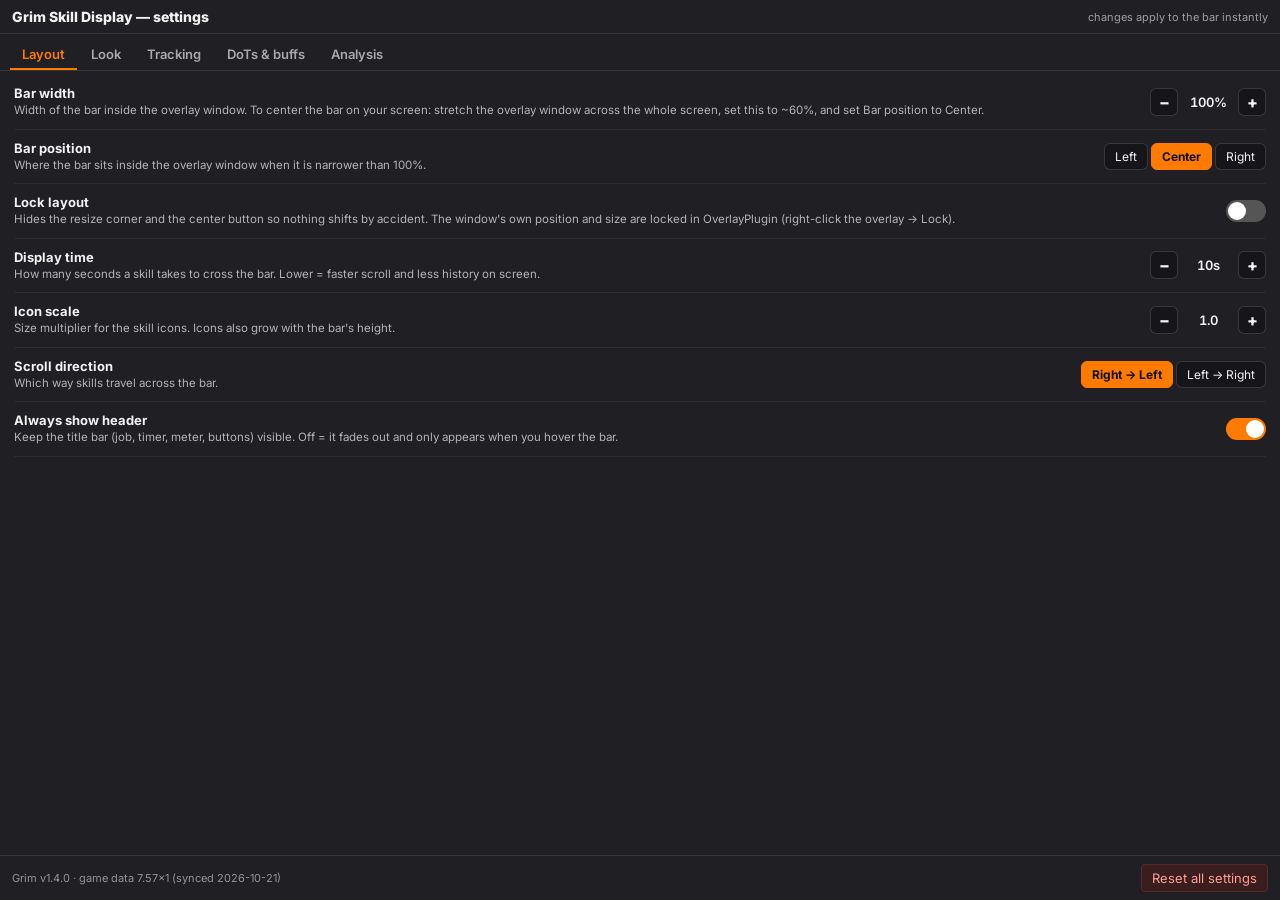
==== settings.html @ eaece3b8 "v1.4: self-updating cache bootstrap, settings in a separate window - version.json + inline bootstrap" ====
<!DOCTYPE html>
<html lang="en">
<head>
  <meta charset="utf-8" />
  <meta name="viewport" content="width=device-width, initial-scale=1" />
  <title>Grim Skill Display — Settings</title>
  <link rel="icon" href="data:," />
  <link rel="stylesheet" href="https://fonts.googleapis.com/icon?family=Material+Icons" />
  <link rel="stylesheet" href="./src/styles/main.css" />
  <style>
    /* standalone settings window: the modal is the whole page, no dimmed bar behind it */
    body { background: var(--grim-panel); }
    .settings { position: static; height: 100vh; padding: 0; background: transparent; }
    .settings-box { max-width: none; border: 0; border-radius: 0; box-shadow: none; }
  </style>
</head>
<body>
  <!-- Add this page as a SECOND overlay in OverlayPlugin (any size you like) to edit settings
       in their own window. Changes apply to the bar overlay instantly. -->
  <aside class="settings" id="settings"></aside>
  <div class="main hide" id="main"></div>
  <script>
    (async () => {
      const KEY = 'grim-version';
      try {
        const m = await (await fetch('./version.json', { cache: 'no-store' })).json();
        let have = null;
        try { have = localStorage.getItem(KEY); } catch {}
        if (have !== m.version) {
          await Promise.all((m.files || []).map((f) => fetch(f, { cache: 'reload' }).catch(() => {})));
          try { localStorage.setItem(KEY, m.version); } catch {}
          if (have !== null) { location.reload(); return; }
        }
      } catch {}
      import('./src/settings-page.js');
    })();
  </script>
</body>
</html>
---- src/styles/main.css ----
@import url('https://fonts.googleapis.com/css2?family=Inter:wght@400;600;800&display=swap');

:root {
  --grim-bg: #1a1a1add;
  --grim-header-bg: rgba(16, 16, 20, 0.92);
  --grim-accent: #ff7b00;
  --grim-fg: #f2f2f2;
  --grim-grid: rgba(255, 255, 255, 0.18);
  --grim-panel: #202024;
  --grim-scale: 1;
  --grim-icon-radius: 6px;
  --gcd-size: 50px;
  --ogcd-size: 34px;
  --aa-size: 16px;
}

* { margin: 0; padding: 0; border: 0; box-sizing: border-box; user-select: none; }
html, body { height: 100vh; background: transparent; overflow: hidden; font-family: 'Inter', sans-serif; color: var(--grim-fg); }
.hide { display: none !important; }
button { font: inherit; color: inherit; cursor: pointer; background: none; }

/* A near-invisible background so the whole overlay always registers the mouse.
   Without it, a fully-transparent bar is hover/click-through in OverlayPlugin and you
   can only reveal the header by hovering an opaque icon. 0.02 alpha is imperceptible. */
.app { position: relative; height: 100vh; display: flex; flex-direction: column; background: rgba(0, 0, 0, 0.02); width: 100%; margin: 0 auto; }
/* layout lock: nothing that changes the bar's geometry stays clickable */
.ui-locked .resize-handler, .ui-locked #btn-center { display: none !important; }

/* ---------- header ---------- */
.header {
  display: flex; align-items: center; gap: 10px;
  padding: 4px 8px; background: var(--grim-header-bg);
  opacity: 0; transition: opacity .15s; position: relative; z-index: 5;
}
.app:hover .header, .header.pinned { opacity: 1; }
/* keep the header reachable even when the bar background is fully transparent:
   pin it (default on) and it always shows with its own background. */
.header-left { display: flex; align-items: center; gap: 8px; flex: 1; min-width: 0; }
/* one PNG per job in resources/classjob/<ABBR>.png (header.js swaps the image on job change) */
.job-icon { width: 32px; height: 32px; flex: none; object-fit: contain; display: block; }
.header-text { min-width: 0; }
.title-row { display: flex; align-items: baseline; gap: 8px; font-weight: 800; font-size: 13px; }
.duration { color: var(--grim-accent); font-variant-numeric: tabular-nums; }
.duration.active { text-shadow: 0 0 6px var(--grim-accent); }
.info-row { display: flex; gap: 10px; font-size: 11px; opacity: .85; flex-wrap: wrap; }
.stat { white-space: nowrap; }

.fps {
  position: absolute; left: 50%; top: 4px; transform: translateX(-50%);
  font-size: 11px; font-weight: 800; font-variant-numeric: tabular-nums;
  opacity: .75; pointer-events: auto; white-space: nowrap;
}
.meter { text-align: right; cursor: pointer; padding: 2px 8px; border-radius: 6px; flex: none; }
.meter:hover { background: rgba(255, 255, 255, .08); }
.meter-value { font-weight: 800; font-size: 16px; color: var(--grim-accent); font-variant-numeric: tabular-nums; line-height: 1; }
.meter-label { font-size: 9px; letter-spacing: .12em; text-transform: uppercase; opacity: .7; }

.header-menu { display: flex; gap: 2px; flex: none; }
.iconbutton { font-size: 18px; width: 28px; height: 28px; line-height: 28px; text-align: center; cursor: pointer; border-radius: 5px; }
.iconbutton:hover { background: rgba(255, 255, 255, .12); color: var(--grim-accent); }
.iconbutton.active { color: var(--grim-accent); background: rgba(255, 123, 0, .18); }

/* ---------- main bar ---------- */
.main { position: relative; flex: 1; min-height: 0; }
.main.dimmed .skilldisplayer { filter: brightness(.4); }
.skilldisplayer {
  position: relative; height: 100%; background: var(--grim-bg); overflow: hidden;
}
.skilldisplayer.bg-active {
  background-image:
    linear-gradient(0deg, transparent 24%, var(--grim-grid) 25%, var(--grim-grid) 26%, transparent 27%, transparent 74%, var(--grim-grid) 75%, var(--grim-grid) 76%, transparent 77%, transparent),
    linear-gradient(90deg, transparent 24%, var(--grim-grid) 25%, var(--grim-grid) 26%, transparent 27%, transparent 74%, var(--grim-grid) 75%, var(--grim-grid) 76%, transparent 77%, transparent);
  background-size: 50px 50px;
  animation: bg infinite 10s linear;
}
.skilldisplayer.ltr.bg-active { animation-direction: reverse; }
@keyframes bg { from { background-position: 0 0; } to { background-position: -50px 0; } }

.beat-grid {
  position: absolute; inset: 0; pointer-events: none;
  background-image: repeating-linear-gradient(90deg, transparent 0, transparent 48px, var(--grim-accent) 48px, var(--grim-accent) 49px);
  opacity: .25;
}

/* lanes are layered bands: main lane centred in the full height, AA at top, pet at bottom,
   so the main row is always vertically centred regardless of which lanes are shown. */
.lane { position: absolute; left: 0; right: 0; }
.player-lane { top: 0; bottom: 0; z-index: 2; }
.auto-attack-lane { top: 5%; height: 20%; z-index: 1; }   /* nudged down off the top edge, clear of the GCD row */
.pet-lane { bottom: 2%; height: 24%; z-index: 1; }

/* travelling icon — vertically centred in its lane */
.icon {
  position: absolute; right: 0; top: 50%; transform: translateY(-50%);
  display: flex; align-items: center; justify-content: flex-end; visibility: hidden;
}
/* oGCDs are half-size — keep them above everything so they never hide behind a GCD */
.icon.ogcd { z-index: 6; }
.icon.gcd { z-index: 4; }
.icon.aa { z-index: 3; }
.skilldisplayer.ltr .icon { right: auto; left: 0; justify-content: flex-start; }
.skill-img {
  display: block; border-radius: var(--grim-icon-radius);
  width: var(--gcd-size); height: var(--gcd-size);
  /* content-box so the cast-bar padding-right EXTENDS the element instead of (with the
     global border-box) eating into the icon width and collapsing it to zero on long casts. */
  box-sizing: content-box;
  background-position: right center; background-repeat: no-repeat; background-size: contain;
}
.icon.ogcd .skill-img { width: var(--ogcd-size); height: var(--ogcd-size); opacity: .92; box-shadow: 0 0 0 1px rgba(255, 255, 255, .35); }
.icon.gcd .skill-img { box-shadow: 0 0 0 2px var(--grim-accent), 0 2px 6px rgba(0, 0, 0, .5); }
.icon.aa .skill-img { width: var(--aa-size); height: var(--aa-size); box-shadow: none; opacity: .9; border-radius: 3px; }
.skill-img.casting { background-color: rgba(255, 255, 255, .25); }

.icon-label {
  position: absolute; bottom: -7px; left: 50%; transform: translateX(-50%);
  max-width: 150%; text-align: center; line-height: 1.2; pointer-events: none;
  font-weight: 800; color: #fff; background: rgba(0, 0, 0, .82);
  padding: 1px 4px; border-radius: 3px; white-space: nowrap; overflow: hidden; text-overflow: ellipsis;
}
.aa-interval {
  position: absolute; top: -7px; right: -2px; font-weight: 800;
  color: #fff; background: rgba(0, 0, 0, .8); padding: 0 3px; border-radius: 3px;
  pointer-events: none;
}

/* errors */
.icon.mispositional .skill-img { box-shadow: 0 0 0 2px #ffb300; }
.icon.interrupted .skill-img { filter: grayscale(.8) brightness(.7); }
.error-icon { position: absolute; right: -4px; top: -4px; font-size: 16px; color: #ff3b3b; text-shadow: 0 0 3px #000; }

/* ---------- DoT tracker (bigger, readable) ---------- */
.dot-tracker {
  position: absolute; top: 4px; left: 6px; right: 6px; z-index: 4;
  display: flex; gap: 6px; flex-wrap: wrap; pointer-events: none;
}
.dot-pip {
  position: relative; display: flex; align-items: center; gap: 8px;
  min-width: 96px; max-width: 220px; padding: 3px 9px 7px;
  background: rgba(0, 0, 0, .62); border-radius: 5px; font-size: 13px;
}
.dot-name { flex: 1; min-width: 0; overflow: hidden; white-space: nowrap; text-overflow: ellipsis; opacity: .95; font-weight: 600; }
.dot-time { flex: none; font-weight: 800; font-size: 14px; font-variant-numeric: tabular-nums; }
.dot-bar { position: absolute; left: 0; bottom: 0; height: 4px; background: var(--grim-accent); transition: width .2s linear; }
.dot-pip.warn { animation: dotflash .6s steps(2) infinite; }
.dot-pip.warn .dot-bar { background: #ff3b3b; }
@keyframes dotflash { 50% { background: rgba(255, 59, 59, .4); } }

/* ---------- custom tooltip (pinned top-center, never under the cursor) ---------- */
.grim-tooltip {
  position: fixed; top: 8px; left: 50%; transform: translateX(-50%);
  z-index: 99; max-width: 60%; text-align: center; pointer-events: none;
  background: #0c0c10; color: #f2f2f2; border: 1px solid var(--grim-accent);
  border-radius: 6px; padding: 6px 9px; font-size: 12px; line-height: 1.35;
  box-shadow: 0 4px 16px rgba(0, 0, 0, .6);
}

/* ---------- settings modal (fills the overlay window; the box inside is capped at 820px) ---------- */
.settings {
  position: fixed; inset: 0; z-index: 10; display: flex; align-items: center; justify-content: center;
  background: rgba(0, 0, 0, .55); padding: 6px; font-size: 13px; color: var(--grim-fg);
}
.settings-box {
  width: 100%; max-width: 820px; height: 100%; display: flex; flex-direction: column;
  background: var(--grim-panel); border: 1px solid rgba(255, 255, 255, .12); border-radius: 8px;
  box-shadow: 0 10px 40px rgba(0, 0, 0, .6); overflow: hidden;
}
.settings-head { display: flex; justify-content: space-between; align-items: center; padding: 8px 12px; border-bottom: 1px solid rgba(255, 255, 255, .1); flex: none; }
.settings-title { font-weight: 800; font-size: 14px; }
.settings-note { font-size: 11px; opacity: .6; }
.settings-tabs { display: flex; gap: 2px; padding: 6px 10px 0; border-bottom: 1px solid rgba(255, 255, 255, .1); flex: none; overflow-x: auto; }
.settings-tab { padding: 6px 12px; border-radius: 6px 6px 0 0; font-weight: 600; opacity: .65; white-space: nowrap; border-bottom: 2px solid transparent; }
.settings-tab:hover { opacity: 1; background: rgba(255, 255, 255, .05); }
.settings-tab.sel { opacity: 1; color: var(--grim-accent); border-bottom-color: var(--grim-accent); }
.settings-body { flex: 1; min-height: 0; overflow-y: auto; padding: 4px 14px; cursor: grab; }
.settings-body::-webkit-scrollbar { width: 8px; }
.settings-body::-webkit-scrollbar-thumb { background: rgba(255, 255, 255, .25); border-radius: 4px; }
.srow { display: flex; align-items: center; gap: 16px; padding: 10px 0; border-bottom: 1px solid rgba(255, 255, 255, .06); }
.srow-text { flex: 1; min-width: 0; }
.srow-label { font-weight: 700; font-size: 13px; }
.srow-help { font-size: 11.5px; opacity: .7; line-height: 1.35; margin-top: 2px; }
.srow-ctl { flex: none; display: flex; justify-content: flex-end; max-width: 55%; }
.settings-footer { display: flex; justify-content: space-between; align-items: center; gap: 10px; padding: 8px 12px; border-top: 1px solid rgba(255, 255, 255, .1); flex: none; }
.reset-btn { background: #3a1d1d; color: #ff9c9c; border: 1px solid #5a2a2a; border-radius: 4px; padding: 5px 10px; }
.version { font-size: 11px; opacity: .55; }

/* toggle */
.toggle-wrap { display: inline-flex; cursor: pointer; }
.toggle { width: 40px; height: 22px; appearance: none; background: #555; border-radius: 12px; position: relative; cursor: pointer; transition: background .15s; flex: none; }
.toggle:checked { background: var(--grim-accent); }
.toggle::after { content: ''; position: absolute; width: 18px; height: 18px; border-radius: 50%; background: #fff; top: 2px; left: 2px; transition: left .15s; }
.toggle:checked::after { left: 20px; }

/* stepper */
.stepper { display: flex; align-items: center; gap: 6px; flex: none; }
.step-btn { width: 28px; height: 28px; border-radius: 6px; background: #15151a; color: #f2f2f2; border: 1px solid rgba(255, 255, 255, .15); font-weight: 800; font-size: 16px; line-height: 1; }
.step-btn:hover { border-color: var(--grim-accent); color: var(--grim-accent); }
.step-val { min-width: 48px; text-align: center; font-variant-numeric: tabular-nums; font-weight: 600; }

/* segmented buttons (replaces dropdowns) */
.seg { display: inline-flex; flex-wrap: wrap; justify-content: flex-end; gap: 3px; }
.seg button { padding: 5px 10px; border-radius: 6px; background: #15151a; color: #f2f2f2; border: 1px solid rgba(255, 255, 255, .15); font-size: 12px; white-space: nowrap; }
.seg button:hover { border-color: var(--grim-accent); }
.seg button.sel { background: var(--grim-accent); border-color: var(--grim-accent); color: #111; font-weight: 700; }

/* swatches + bg */
.swatches { display: flex; gap: 5px; flex: none; flex-wrap: wrap; max-width: 200px; justify-content: flex-end; }
.bg-control { display: flex; flex-direction: column; gap: 6px; align-items: flex-end; flex: none; }
.swatch { width: 24px; height: 24px; border-radius: 6px; border: 2px solid transparent; }
.swatch:hover { border-color: rgba(255, 255, 255, .5); }
.swatch.sel { border-color: #fff; box-shadow: 0 0 0 1px var(--grim-accent); }
.hex-input { background: #15151a; color: #f2f2f2; border: 1px solid rgba(255, 255, 255, .15); border-radius: 5px; padding: 5px 7px; width: 130px; font-family: monospace; user-select: text; }
.hex-input:focus { border-color: var(--grim-accent); outline: none; }

/* ---------- raid-buff glow ---------- */
.buff-glow {
  position: absolute; inset: 0; pointer-events: none; z-index: 3; opacity: 0;
  background: linear-gradient(0deg, rgba(255, 190, 70, .14), rgba(255, 190, 70, .04));
}
.buff-glow.on { animation: buffpulse 1.25s ease-in-out infinite; }
@keyframes buffpulse {
  0%, 100% { opacity: .42; box-shadow: inset 0 0 0 2px rgba(255, 200, 80, .55), inset 0 0 16px rgba(255, 190, 70, .25); }
  50%      { opacity: 1;   box-shadow: inset 0 0 0 3px rgba(255, 222, 125, 1), inset 0 0 42px rgba(255, 205, 95, .75); }
}

/* ---------- timeline markers (death / downtime) ---------- */
.markers { position: absolute; inset: 0; pointer-events: none; z-index: 5; overflow: hidden; }
.marker { position: absolute; top: 0; bottom: 0; width: 2px; }
.marker span { position: absolute; top: 1px; left: 3px; font-size: 9px; font-weight: 800; white-space: nowrap; text-shadow: 0 1px 2px #000; }
.marker.death { background: #ff2d2d; box-shadow: 0 0 6px #ff2d2d; }
.marker.death span { color: #ff6b6b; }
.marker.downtime { background: rgba(120, 160, 255, .8); }
.marker.downtime span { color: #9db8ff; }

/* ---------- opener countdown ---------- */
.countdown {
  position: absolute; top: 50%; left: 50%; transform: translate(-50%, -50%); z-index: 8;
  font-size: 64px; font-weight: 800; color: #fff; text-shadow: 0 0 18px var(--grim-accent), 0 2px 6px #000;
  pointer-events: none;
}
.countdown.pulse { animation: cdpulse .9s ease-out; }
@keyframes cdpulse { from { transform: translate(-50%, -50%) scale(1.6); opacity: .2; } to { transform: translate(-50%, -50%) scale(1); opacity: 1; } }

/* ---------- DoT expiry screen flash ---------- */
.dot-alert-flash { position: absolute; inset: 0; pointer-events: none; z-index: 7; opacity: 0; box-shadow: inset 0 0 40px 8px rgba(255, 40, 40, .8); }
.dot-alert-flash.show { animation: dotflashscreen .6s ease-out; }
@keyframes dotflashscreen { 0% { opacity: 1; } 100% { opacity: 0; } }

/* ---------- pull summary card ---------- */
.summary {
  position: absolute; inset: 0; z-index: 11; overflow-y: auto;
  background: var(--grim-panel); color: var(--grim-fg); padding: 8px 12px; font-size: 13px;
}
.sum-head { display: flex; justify-content: space-between; align-items: center; font-weight: 800; padding-bottom: 6px; border-bottom: 1px solid rgba(255, 255, 255, .12); position: sticky; top: 0; background: var(--grim-panel); }
.sum-row { display: flex; justify-content: space-between; padding: 4px 2px; border-bottom: 1px solid rgba(255, 255, 255, .05); }
.sum-sub { margin-top: 8px; font-size: 10px; letter-spacing: .14em; text-transform: uppercase; opacity: .6; }
.sum-row .good { color: #5fd97a; font-weight: 700; }
.sum-row .ok { color: #ffd23f; font-weight: 700; }
.sum-row .bad { color: #ff6b6b; font-weight: 700; }

/* ---------- pull review strip ---------- */
.review { position: absolute; inset: 0; z-index: 11; background: var(--grim-panel); color: var(--grim-fg); display: flex; flex-direction: column; }
.rev-head { display: flex; justify-content: space-between; align-items: center; font-weight: 800; padding: 6px 12px; border-bottom: 1px solid rgba(255, 255, 255, .12); }
.rev-empty { padding: 20px; opacity: .7; }
.rev-strip { flex: 1; display: flex; align-items: center; gap: 8px; padding: 10px 12px; overflow-x: auto; overflow-y: hidden; cursor: grab; }
.rev-strip::-webkit-scrollbar { height: 8px; }
.rev-strip::-webkit-scrollbar-thumb { background: rgba(255, 255, 255, .25); border-radius: 4px; }
.rev-icon { position: relative; flex: none; display: flex; flex-direction: column; align-items: center; }
.rev-icon img { width: 46px; height: 46px; border-radius: 6px; }
.rev-icon.gcd img { box-shadow: 0 0 0 2px var(--grim-accent); }
.rev-icon.ogcd img { width: 32px; height: 32px; box-shadow: 0 0 0 1px rgba(255, 255, 255, .4); }
.rev-icon.aa img { width: 22px; height: 22px; opacity: .85; }
.rev-icon .rev-name { max-width: 60px; font-size: 9px; text-align: center; white-space: nowrap; overflow: hidden; text-overflow: ellipsis; }
.rev-icon .rev-t { font-size: 9px; opacity: .6; }
.rev-icon.mispositional img, .rev-icon.interrupted img { box-shadow: 0 0 0 2px #ff3b3b; }
.rev-err { position: absolute; top: -4px; right: 2px; font-size: 14px; color: #ff3b3b; }

.resize-handler { position: absolute; bottom: 0; right: 0; width: 0; height: 0; border-left: .8rem solid transparent; border-top: .8rem solid transparent; transform: rotate(-45deg); z-index: 9; }
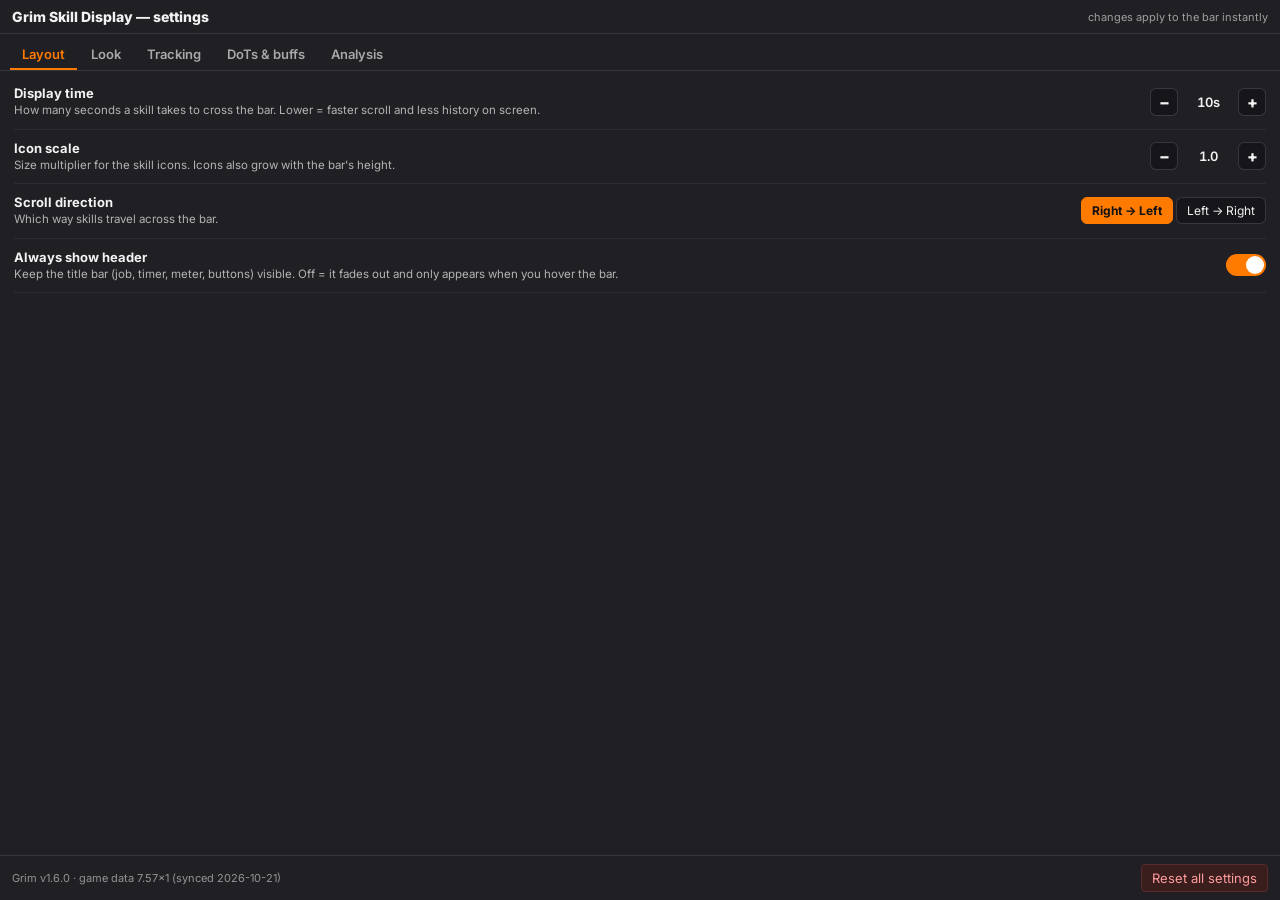
==== commit 78d34040: "v1.6: settings open in the user's browser; drop the bar-in-window layout - The gear button now calls" ====
--- a/settings.html
+++ b/settings.html
@@ -5,6 +5,8 @@
   <meta name="viewport" content="width=device-width, initial-scale=1" />
   <title>Grim Skill Display — Settings</title>
   <link rel="icon" href="data:," />
+  <!-- OverlayPlugin bridge: in a normal browser it connects over ?OVERLAY_WS=… (WSServer) -->
+  <script src="https://ngld.github.io/OverlayPlugin/assets/shared/common.min.js"></script>
   <link rel="stylesheet" href="https://fonts.googleapis.com/icon?family=Material+Icons" />
   <link rel="stylesheet" href="./src/styles/main.css" />
   <style>
@@ -15,8 +17,8 @@
   </style>
 </head>
 <body>
-  <!-- Add this page as a SECOND overlay in OverlayPlugin (any size you like) to edit settings
-       in their own window. Changes apply to the bar overlay instantly. -->
+  <!-- Opened by the bar's ⚙ button in your real browser (via OverlayPlugin's WSServer), or
+       usable as a second overlay inside OverlayPlugin. Changes apply to the bar instantly. -->
   <aside class="settings" id="settings"></aside>
   <div class="main hide" id="main"></div>
   <script>
--- a/src/styles/main.css
+++ b/src/styles/main.css
@@ -22,9 +22,7 @@
 /* A near-invisible background so the whole overlay always registers the mouse.
    Without it, a fully-transparent bar is hover/click-through in OverlayPlugin and you
    can only reveal the header by hovering an opaque icon. 0.02 alpha is imperceptible. */
-.app { position: relative; height: 100vh; display: flex; flex-direction: column; background: rgba(0, 0, 0, 0.02); width: 100%; margin: 0 auto; }
-/* layout lock: nothing that changes the bar's geometry stays clickable */
-.ui-locked .resize-handler, .ui-locked #btn-center { display: none !important; }
+.app { position: relative; height: 100vh; display: flex; flex-direction: column; background: rgba(0, 0, 0, 0.02); }
 
 /* ---------- header ---------- */
 .header {
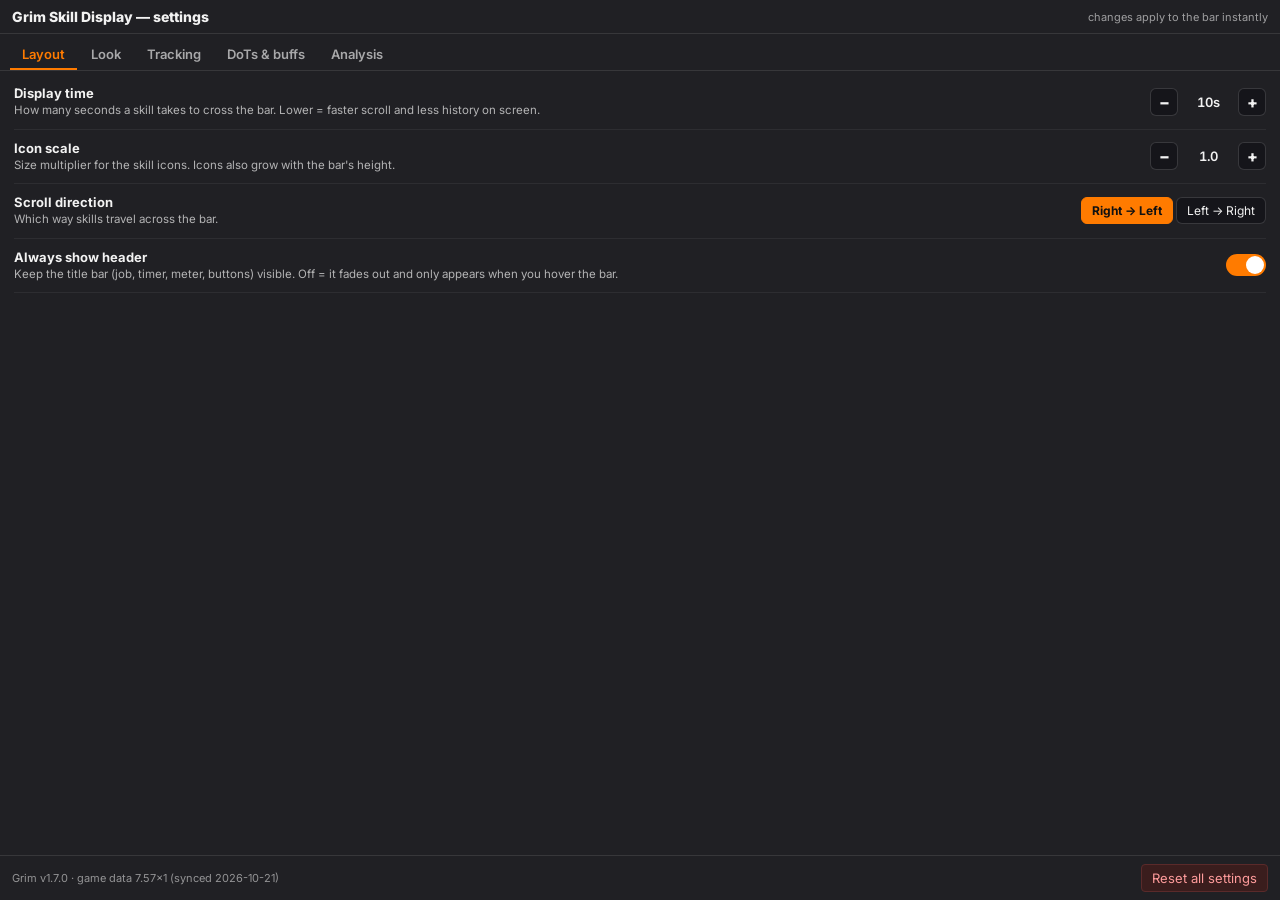
==== commit d13722f1: "v1.7: header below the bar, fixed-height bar, icon fallbacks by name Layout - Header moves to the bo" ====
--- a/settings.html
+++ b/settings.html
@@ -5,8 +5,6 @@
   <meta name="viewport" content="width=device-width, initial-scale=1" />
   <title>Grim Skill Display — Settings</title>
   <link rel="icon" href="data:," />
-  <!-- OverlayPlugin bridge: in a normal browser it connects over ?OVERLAY_WS=… (WSServer) -->
-  <script src="https://ngld.github.io/OverlayPlugin/assets/shared/common.min.js"></script>
   <link rel="stylesheet" href="https://fonts.googleapis.com/icon?family=Material+Icons" />
   <link rel="stylesheet" href="./src/styles/main.css" />
   <style>
@@ -17,8 +15,8 @@
   </style>
 </head>
 <body>
-  <!-- Opened by the bar's ⚙ button in your real browser (via OverlayPlugin's WSServer), or
-       usable as a second overlay inside OverlayPlugin. Changes apply to the bar instantly. -->
+  <!-- Optional: add this page as a second overlay in OverlayPlugin to edit settings in their
+       own window. Changes apply to the bar instantly. -->
   <aside class="settings" id="settings"></aside>
   <div class="main hide" id="main"></div>
   <script>
--- a/src/styles/main.css
+++ b/src/styles/main.css
@@ -9,9 +9,10 @@
   --grim-panel: #202024;
   --grim-scale: 1;
   --grim-icon-radius: 6px;
-  --gcd-size: 50px;
-  --ogcd-size: 34px;
-  --aa-size: 16px;
+  --gcd-size: 46px;
+  --ogcd-size: 33px;
+  --aa-size: 14px;
+  --bar-height: 110px;
 }
 
 * { margin: 0; padding: 0; border: 0; box-sizing: border-box; user-select: none; }
@@ -22,7 +23,8 @@
 /* A near-invisible background so the whole overlay always registers the mouse.
    Without it, a fully-transparent bar is hover/click-through in OverlayPlugin and you
    can only reveal the header by hovering an opaque icon. 0.02 alpha is imperceptible. */
-.app { position: relative; height: 100vh; display: flex; flex-direction: column; background: rgba(0, 0, 0, 0.02); }
+/* bar + header hug the bottom of the window; any extra height above stays empty */
+.app { position: relative; height: 100vh; display: flex; flex-direction: column; justify-content: flex-end; background: rgba(0, 0, 0, 0.02); }
 
 /* ---------- header ---------- */
 .header {
@@ -59,7 +61,7 @@
 .iconbutton.active { color: var(--grim-accent); background: rgba(255, 123, 0, .18); }
 
 /* ---------- main bar ---------- */
-.main { position: relative; flex: 1; min-height: 0; }
+.main { position: relative; flex: none; height: var(--bar-height); }
 .main.dimmed .skilldisplayer { filter: brightness(.4); }
 .skilldisplayer {
   position: relative; height: 100%; background: var(--grim-bg); overflow: hidden;
@@ -84,8 +86,8 @@
    so the main row is always vertically centred regardless of which lanes are shown. */
 .lane { position: absolute; left: 0; right: 0; }
 .player-lane { top: 0; bottom: 0; z-index: 2; }
-.auto-attack-lane { top: 5%; height: 20%; z-index: 1; }   /* nudged down off the top edge, clear of the GCD row */
-.pet-lane { bottom: 2%; height: 24%; z-index: 1; }
+.auto-attack-lane { top: 8%; height: 18%; z-index: 1; }   /* room above for the interval number */
+.pet-lane { bottom: 3%; height: 30%; z-index: 1; }
 
 /* travelling icon — vertically centred in its lane */
 .icon {
@@ -110,11 +112,13 @@
 .icon.aa .skill-img { width: var(--aa-size); height: var(--aa-size); box-shadow: none; opacity: .9; border-radius: 3px; }
 .skill-img.casting { background-color: rgba(255, 255, 255, .25); }
 
+/* name label sits INSIDE the icon (bottom strip) so it's never clipped by the lane edge */
 .icon-label {
-  position: absolute; bottom: -7px; left: 50%; transform: translateX(-50%);
-  max-width: 150%; text-align: center; line-height: 1.2; pointer-events: none;
-  font-weight: 800; color: #fff; background: rgba(0, 0, 0, .82);
-  padding: 1px 4px; border-radius: 3px; white-space: nowrap; overflow: hidden; text-overflow: ellipsis;
+  position: absolute; bottom: 0; left: 50%; transform: translateX(-50%);
+  max-width: 240%; text-align: center; line-height: 1.25; pointer-events: none;
+  font-weight: 800; color: #fff; background: rgba(0, 0, 0, .78);
+  padding: 1px 4px; border-radius: 3px;
+  white-space: nowrap; overflow: hidden; text-overflow: ellipsis;
 }
 .aa-interval {
   position: absolute; top: -7px; right: -2px; font-weight: 800;
